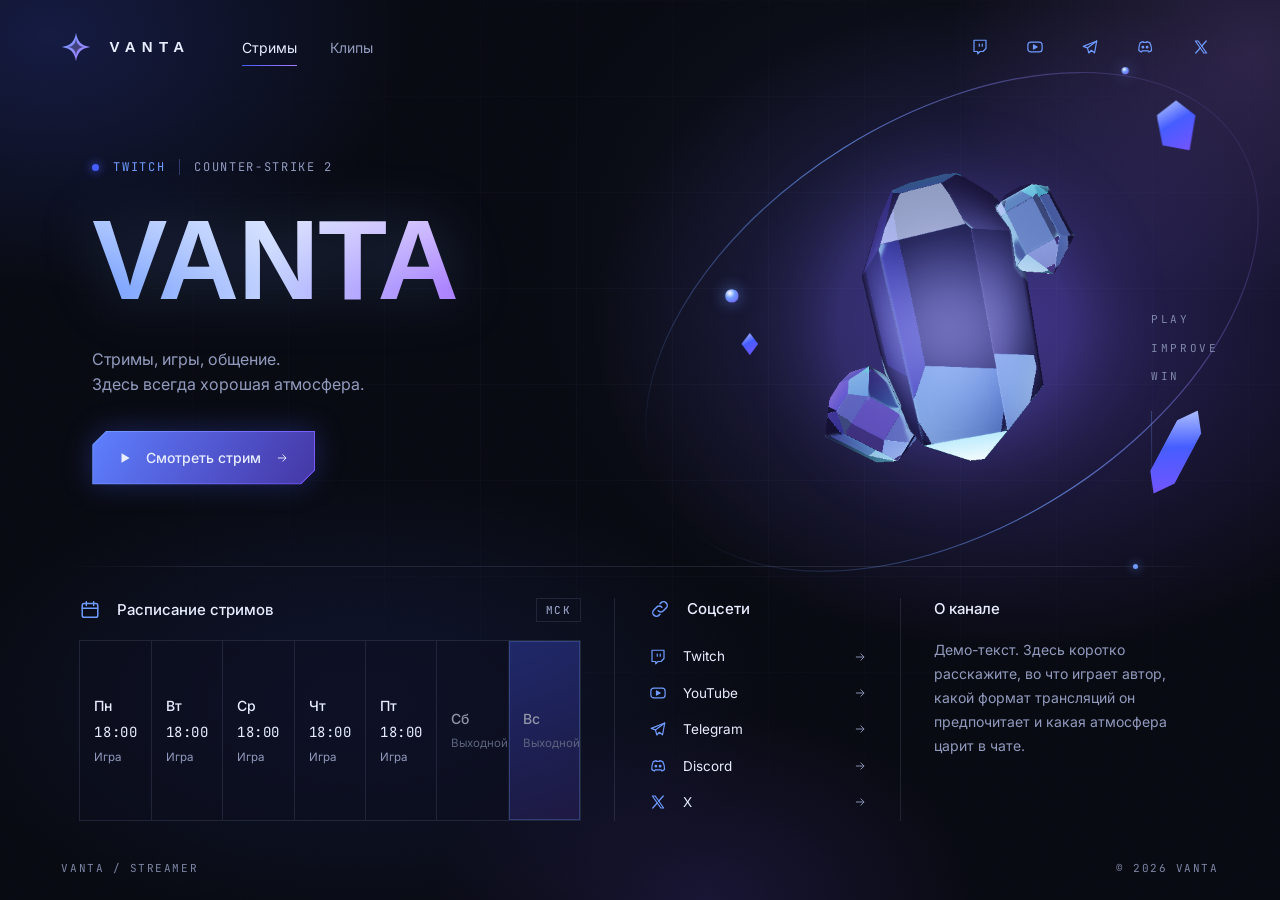
==== index.html @ 9a67b659 "Add files via upload" ====
<!DOCTYPE html>
<html lang="ru">
<head>
  <meta charset="utf-8">
  <meta name="viewport" content="width=device-width, initial-scale=1">
  <title>VANTA — стример</title>
  <meta name="description" content="VANTA — стример. Трансляции, клипы и сообщество.">
  <meta name="theme-color" content="#080a12">
  <meta property="og:title" content="VANTA — стример">
  <meta property="og:description" content="Трансляции, клипы и сообщество.">
  <link rel="icon" href="assets/favicon.svg" type="image/svg+xml">
  <link rel="preconnect" href="https://fonts.googleapis.com">
  <link rel="preconnect" href="https://fonts.gstatic.com" crossorigin>
  <link href="https://fonts.googleapis.com/css2?family=Inter:wght@400;500;600&family=JetBrains+Mono:wght@400;500&family=Syncopate:wght@700&display=swap" rel="stylesheet">
  <link rel="stylesheet" href="css/style.css">
</head>
<body>
  <a class="skip" href="#hero">К содержимому</a>

  <div class="bg" aria-hidden="true">
    <div class="bg__glow"></div>
    <div class="bg__grid"></div>
    <div class="bg__spot"></div>
    <div class="bg__noise"></div>
  </div>

  <div class="page">
    <header class="top">
      <a class="brand" href="#hero" aria-label="На главную">
        <svg viewBox="0 0 40 40" width="30" height="30" aria-hidden="true">
          <defs><linearGradient id="bm" x1="0" y1="0" x2="1" y2="1"><stop offset="0" stop-color="#6F9BFF"/><stop offset="1" stop-color="#AA7CFF"/></linearGradient></defs>
          <path d="M20 1 C22 13 27 18 39 20 C27 22 22 27 20 39 C18 27 13 22 1 20 C13 18 18 13 20 1Z" fill="url(#bm)"/>
          <path d="M20 9 C21 16 24 19 31 20 C24 21 21 24 20 31 C19 24 16 21 9 20 C16 19 19 16 20 9Z" fill="#080A12" opacity=".55"/>
        </svg>
        <span class="brand__name" id="brandName"></span>
      </a>
      <nav class="menu" id="menu" aria-label="Разделы"></nav>
      <ul class="icons" id="navSocials" aria-label="Социальные сети"></ul>
    </header>

    <main class="hero" id="hero">
      <section class="copy">
        <p class="tag mono" id="tag" hidden><i class="dot" aria-hidden="true"></i><span id="tagPlatform"></span><span class="tag__sep" id="tagSep" aria-hidden="true"></span><span id="tagCategory"></span></p>
        <h1 class="nick"><span id="nick">VANTA</span></h1>
        <p class="desc" id="desc"></p>
        <div class="cta" id="cta"></div>
      </section>

      <div class="stage" id="stage" aria-hidden="true">
        <div class="orb" id="orb">
          <svg class="orbit" viewBox="0 0 200 200" preserveAspectRatio="xMidYMid meet" focusable="false">
            <defs><linearGradient id="ob" x1="0" y1="0" x2="1" y2="0"><stop offset="0" stop-color="#6F9BFF" stop-opacity="0"/><stop offset=".5" stop-color="#6F9BFF" stop-opacity=".7"/><stop offset="1" stop-color="#AA7CFF" stop-opacity=".1"/></linearGradient></defs>
            <ellipse cx="100" cy="100" rx="122" ry="74" transform="rotate(-32 100 100)" fill="none" stroke="url(#ob)" stroke-width="1" vector-effect="non-scaling-stroke"/>
          </svg>
          <div class="orb__fb"></div>
          <canvas id="orbCanvas"></canvas>
          <i class="shard shard--a"></i>
          <i class="shard shard--b"></i>
          <i class="shard shard--c"></i>
          <i class="bead bead--a"></i>
          <i class="bead bead--b"></i>
        </div>
      </div>

      <aside class="side mono" id="side" aria-hidden="true"></aside>
    </main>

    <div class="rule" aria-hidden="true"></div>

    <section class="info" id="info" aria-label="Информация о канале">
      <div class="blk blk--schedule" id="schedule" hidden></div>
      <div class="blk blk--links" id="links" hidden></div>
      <div class="blk blk--about" id="about" hidden></div>
    </section>

    <footer class="foot mono">
      <span id="footLeft"></span>
      <span id="footRight"></span>
    </footer>
  </div>

  <dialog class="sheet" id="sheet" aria-labelledby="sheetTitle">
    <div class="sheet__box">
      <header class="sheet__head">
        <h2 id="sheetTitle" class="sheet__title"></h2>
        <button type="button" class="sheet__close" id="sheetClose" aria-label="Закрыть">
          <svg viewBox="0 0 24 24" width="18" height="18" aria-hidden="true"><path d="M5 5l14 14M19 5L5 19" stroke="currentColor" stroke-width="1.6" fill="none"/></svg>
        </button>
      </header>
      <div class="sheet__body" id="sheetBody"></div>
    </div>
  </dialog>

  <script src="js/config.js"></script>
  <script src="js/orb.js"></script>
  <script src="js/main.js"></script>
</body>
</html>
---- css/style.css ----
﻿:root{
  --bg:#080A12;
  --bg2:#0D1020;
  --surface:#13172A;
  --text:#E8EDFF;
  --mute:#929BBE;
  --electric:#6F9BFF;
  --blue:#465DFF;
  --violet:#7954FF;
  --lilac:#AA7CFF;
  --line:rgba(146,155,190,.16);
  --line2:rgba(111,155,255,.32);
  --pad:clamp(20px,4.8vw,92px);
  --f-display:"Syncopate","Arial Black","Verdana",sans-serif;
  --f-ui:"Inter",system-ui,-apple-system,"Segoe UI",sans-serif;
  --f-mono:"JetBrains Mono",ui-monospace,Consolas,monospace;
  --ease:cubic-bezier(.2,.7,.2,1);
  --cut:14px;
}
*{box-sizing:border-box;margin:0;padding:0}
html{background:var(--bg);color:var(--text);-webkit-text-size-adjust:100%}
body{font-family:var(--f-ui);line-height:1.5;min-height:100vh;overflow-x:hidden;-webkit-font-smoothing:antialiased;--mx:70vw;--my:30vh}
button{font:inherit;color:inherit;background:none;border:0;cursor:pointer}
a{color:inherit;text-decoration:none}
ul{list-style:none}
[hidden]{display:none!important}
.mono{font-family:var(--f-mono);font-size:11px;letter-spacing:.14em;text-transform:uppercase}
:focus-visible{outline:2px solid var(--electric);outline-offset:4px}
.skip{position:absolute;left:-999px;top:8px;background:var(--electric);color:#000;padding:8px 12px;z-index:50}
.skip:focus{left:8px}

/* ---------- фон ---------- */
.bg{position:fixed;inset:0;z-index:-1;background:var(--bg);overflow:hidden}
.bg__glow{position:absolute;inset:0;background:
  radial-gradient(48% 52% at 80% 36%,rgba(121,84,255,.30),transparent 70%),
  radial-gradient(34% 40% at 98% 6%,rgba(170,124,255,.22),transparent 70%),
  radial-gradient(40% 40% at 4% 4%,rgba(70,93,255,.20),transparent 70%),
  radial-gradient(46% 36% at 28% 78%,rgba(70,93,255,.12),transparent 70%),
  radial-gradient(30% 30% at 55% 100%,rgba(121,84,255,.14),transparent 70%)}
.bg__grid{position:absolute;inset:0;opacity:.7;
  background-image:linear-gradient(rgba(143,160,255,.05) 1px,transparent 1px),linear-gradient(90deg,rgba(143,160,255,.05) 1px,transparent 1px);
  background-size:96px 96px;
  -webkit-mask-image:radial-gradient(80% 70% at 60% 40%,#000 20%,transparent 80%);mask-image:radial-gradient(80% 70% at 60% 40%,#000 20%,transparent 80%)}
.bg__spot{position:absolute;inset:0;background:radial-gradient(520px circle at var(--mx) var(--my),rgba(111,155,255,.07),transparent 70%)}
.bg__noise{position:absolute;inset:0;opacity:.06;mix-blend-mode:overlay;
  background-image:url("data:image/svg+xml,%3Csvg xmlns='http://www.w3.org/2000/svg' width='160' height='160'%3E%3Cfilter id='n'%3E%3CfeTurbulence type='fractalNoise' baseFrequency='.9' numOctaves='2'/%3E%3C/filter%3E%3Crect width='160' height='160' filter='url(%23n)'/%3E%3C/svg%3E")}

/* ---------- каркас ---------- */
.page{min-height:100vh;min-height:100svh;display:grid;grid-template-rows:auto 1fr auto auto auto;padding:0 var(--pad);max-width:1920px;margin:0 auto}
.no-info .page{grid-template-rows:auto 1fr auto auto}

.top{display:flex;align-items:center;gap:clamp(24px,4vw,72px);height:clamp(72px,10.5vh,104px)}
.brand{display:flex;align-items:center;gap:18px}
.brand__name{font-family:var(--f-display);font-weight:700;font-size:15px;letter-spacing:.42em;text-transform:uppercase}
.menu{display:flex;gap:clamp(22px,2.6vw,40px)}
.menu a,.menu button{position:relative;padding:8px 0;font-size:14px;color:var(--mute);transition:color .3s var(--ease)}
.menu a::after,.menu button::after{content:"";position:absolute;left:0;right:0;bottom:0;height:1px;background:linear-gradient(90deg,var(--blue),var(--lilac));transform:scaleX(0);transform-origin:left;transition:transform .4s var(--ease)}
.menu a:hover,.menu button:hover,.menu .is-active{color:var(--text)}
.menu a:hover::after,.menu button:hover::after,.menu .is-active::after{transform:scaleX(1)}
.icons{display:flex;gap:clamp(12px,1.5vw,22px);margin-left:auto}
.icons a{display:grid;place-items:center;width:36px;height:36px;color:var(--electric);transition:color .3s,transform .3s var(--ease),filter .3s}
.icons a:hover{color:#fff;transform:translateY(-2px);filter:drop-shadow(0 0 8px rgba(111,155,255,.7))}

/* ---------- hero ---------- */
.hero{position:relative;display:grid;grid-template-columns:minmax(0,1.12fr) minmax(0,1fr);gap:2vw;min-height:0;padding-bottom:clamp(8px,2vh,24px)}
.copy{display:flex;flex-direction:column;justify-content:center;align-items:flex-start;padding-left:clamp(0px,2.4vw,48px);min-width:0;gap:clamp(14px,2.6vh,28px)}
.tag{display:flex;align-items:center;gap:14px;color:var(--mute);font-size:12px}
.tag .dot{width:7px;height:7px;border-radius:50%;background:var(--blue);box-shadow:0 0 10px var(--blue)}
.tag span:first-of-type{color:var(--electric)}
.tag__sep{width:1px;height:16px;background:var(--line2)}
.tag.is-live .dot{background:#ff4d6a;box-shadow:0 0 0 4px rgba(255,77,106,.2)}
.tag.is-live span:first-of-type{color:#ff8da1}
.nick{width:100%;font-family:var(--f-display);font-weight:700;line-height:1;letter-spacing:-.01em;text-transform:uppercase;white-space:nowrap;
  font-size:clamp(44px,min(8.8vw,14vh),150px)}
.nick span{display:inline-block;padding:.04em .04em .06em 0;
  background:linear-gradient(180deg,rgba(255,255,255,.55),rgba(255,255,255,0) 72%),linear-gradient(100deg,var(--electric) 0%,#BFD0FF 48%,var(--lilac) 100%);
  -webkit-background-clip:text;background-clip:text;color:transparent;filter:drop-shadow(0 0 28px rgba(111,155,255,.25))}
.desc{font-size:clamp(15px,1.25vw,19px);line-height:1.55;color:var(--mute);max-width:30em}
.cta{display:flex;flex-wrap:wrap;gap:20px;margin-top:clamp(4px,1.2vh,14px)}

/* кнопки со срезанными углами */
.btn{position:relative;display:inline-flex;height:54px;min-width:170px;isolation:isolate;transition:transform .35s var(--ease)}
.btn::before{content:"";position:absolute;inset:0;z-index:-2;background:var(--bline)}
.btn::after{content:"";position:absolute;inset:1px;z-index:-1;background:var(--bfill);transition:background .35s}
.btn,.btn::before{clip-path:polygon(var(--cut) 0,100% 0,100% calc(100% - var(--cut)),calc(100% - var(--cut)) 100%,0 100%,0 var(--cut))}
.btn::after{clip-path:polygon(calc(var(--cut) - .4px) 0,100% 0,100% calc(100% - var(--cut) + .4px),calc(100% - var(--cut) + .4px) 100%,0 100%,0 calc(var(--cut) - .4px))}
.btn__in{display:flex;align-items:center;gap:14px;padding:0 26px;font-size:14px;font-weight:500;width:100%;justify-content:center}
.btn--primary{--bline:linear-gradient(120deg,var(--electric),var(--violet));--bfill:linear-gradient(120deg,rgba(70,93,255,.42),rgba(34,36,104,.6))}
.btn--primary:hover{transform:translateY(-2px);--bfill:linear-gradient(120deg,rgba(70,93,255,.75),rgba(121,84,255,.6))}
.btn--primary .btn__in svg:last-child{transition:transform .35s var(--ease)}
.btn--primary:hover .btn__in svg:last-child{transform:translateX(4px)}
.btn--ghost{--bline:rgba(146,155,190,.28);--bfill:rgba(13,16,32,.85);min-width:150px}
.btn--ghost .btn__in{color:var(--text)}
.btn--ghost svg{color:var(--electric)}
.btn--ghost:hover{--bline:rgba(111,155,255,.6);transform:translateY(-2px)}
.glow{display:inline-flex;filter:drop-shadow(0 0 14px rgba(70,93,255,.3))}

/* ---------- главный объект ---------- */
.stage{position:relative;min-height:0}
.orb{position:absolute;inset:0;margin:auto;height:100%;aspect-ratio:1/1;max-width:100%;transform:scale(1.22);transform-origin:50% 50%}
.orb__img{position:absolute;inset:8%;width:84%;height:84%;object-fit:contain;opacity:0;transition:opacity .6s var(--ease)}
.orb.ready .orb__img{opacity:1}
.orb canvas{position:absolute;inset:0;width:100%;height:100%;display:block;opacity:0;transition:opacity .6s var(--ease)}
.orb.ready canvas{opacity:1}
.orb__fb{position:absolute;inset:16%;border-radius:46% 54% 50% 50%/52% 46% 54% 48%;transition:opacity 1s;
  background:radial-gradient(60% 60% at 35% 30%,rgba(170,200,255,.55),transparent 60%),radial-gradient(70% 70% at 70% 70%,rgba(121,84,255,.7),transparent 70%),radial-gradient(90% 90% at 50% 50%,#1b2160,#0b0e24);
  box-shadow:0 0 80px rgba(121,84,255,.35);filter:saturate(1.1)}
.orb.ready .orb__fb{opacity:0}
.orbit{position:absolute;inset:0;width:100%;height:100%;overflow:visible;pointer-events:none}
.shard,.bead{position:absolute;display:block;pointer-events:none}
.shard{background:linear-gradient(150deg,#BFD0FF,var(--blue) 45%,var(--violet));filter:drop-shadow(0 0 10px rgba(111,155,255,.6));animation:drift 9s ease-in-out infinite}
.shard--a{width:7%;height:9%;right:6%;top:10%;clip-path:polygon(50% 0,100% 30%,85% 100%,15% 90%,0 30%);animation-duration:10s}
.shard--b{width:5%;height:17%;right:7%;bottom:18%;clip-path:polygon(50% 0,100% 20%,100% 80%,50% 100%,0 80%,0 20%);transform:rotate(28deg);animation-duration:12s;animation-delay:-4s}
.shard--c{width:3%;height:4%;left:12%;top:52%;clip-path:polygon(50% 0,100% 50%,50% 100%,0 50%);animation-duration:8s;animation-delay:-2s}
.bead{width:2.4%;aspect-ratio:1;border-radius:50%;background:radial-gradient(circle at 35% 30%,#fff,var(--electric) 40%,var(--violet));box-shadow:0 0 12px rgba(111,155,255,.7);animation:drift 11s ease-in-out infinite}
.bead--a{left:9%;top:44%;animation-delay:-3s}
.bead--b{right:18%;top:4%;width:1.4%;animation-delay:-6s}
@keyframes drift{0%,100%{translate:0 0}50%{translate:0 -10px}}

.side{position:absolute;right:0;top:46%;display:flex;flex-direction:column;gap:12px;color:rgba(146,155,190,.85);font-size:11px;letter-spacing:.24em}
.side__line{display:block;width:1px;height:clamp(40px,10vh,100px);margin-top:14px;background:linear-gradient(var(--line2),transparent)}

/* ---------- разделитель и нижние блоки ---------- */
.rule{position:relative;height:1px;background:linear-gradient(90deg,transparent,var(--line) 12%,var(--line) 88%,transparent)}
.rule::after{content:"";position:absolute;right:7%;top:-2px;width:5px;height:5px;border-radius:50%;background:var(--electric);box-shadow:0 0 10px var(--electric)}
.info{display:flex;padding:clamp(18px,3.4vh,36px) 0 clamp(14px,2.4vh,28px)}
.blk{flex:1 1 0;min-width:0;padding:0 clamp(20px,2.6vw,48px)}
.blk:first-child{padding-left:clamp(0px,1.4vw,28px)}
.blk + .blk{border-left:1px solid var(--line)}
.blk--schedule{flex:2.3 1 0;display:flex;flex-direction:column}
.tz{margin-left:auto;font-style:normal;font-size:11px;color:var(--mute);padding:3px 9px;border:1px solid var(--line)}
.blk--about{flex:1.15 1 0}
.blk__title{display:flex;align-items:center;gap:16px;font-size:15px;font-weight:500;margin-bottom:clamp(10px,2vh,20px);color:var(--text)}
.blk__title svg{color:var(--electric);width:22px;height:22px}

.days{flex:1;display:grid;grid-template-columns:repeat(7,minmax(0,1fr));border:1px solid var(--line);background:rgba(13,16,32,.55)}
.day{display:flex;flex-direction:column;justify-content:center;gap:6px;padding:clamp(10px,1.8vh,18px) clamp(10px,1.1vw,18px);border-right:1px solid var(--line);font-size:13px;min-width:0}
.day:last-child{border-right:0}
.day b{font-weight:500;font-size:14px}
.day span{color:var(--text);font-family:var(--f-mono);font-size:14px;letter-spacing:.04em}
.day small{color:var(--mute);font-size:11.5px}
.day.is-off{opacity:.6}
.day.is-today{background:linear-gradient(160deg,rgba(70,93,255,.55),rgba(121,84,255,.25));box-shadow:inset 0 0 0 1px rgba(111,155,255,.5)}

.list{display:flex;flex-direction:column}
.list a{display:flex;align-items:center;gap:16px;padding:clamp(5px,.9vh,9px) 0;font-size:13.5px;color:var(--text);transition:color .3s,padding .35s var(--ease)}
.list a svg:first-child{color:var(--electric);flex:none}
.list a span{flex:1}
.list a svg:last-child{color:var(--mute);transition:transform .35s var(--ease),color .3s}
.list a:hover{padding-left:6px;color:#fff}
.list a:hover svg:last-child{transform:translateX(4px);color:var(--electric)}

.about__text{font-size:14px;line-height:1.7;color:var(--mute);max-width:26em}

.foot{display:flex;justify-content:space-between;padding:clamp(10px,2vh,20px) 0 clamp(14px,2.6vh,26px);color:rgba(146,155,190,.85);font-size:11px}

/* ---------- модальное окно ---------- */
.sheet{margin:auto;width:min(720px,calc(100vw - 32px));max-height:calc(100vh - 48px);max-height:calc(100dvh - 48px);padding:0;border:1px solid var(--line2);background:var(--bg2);color:var(--text);overflow:auto;box-shadow:0 0 80px rgba(70,93,255,.2)}
.sheet::backdrop{background:rgba(4,5,10,.78);backdrop-filter:blur(6px)}
.sheet[open]{animation:sheetIn .4s var(--ease)}
@keyframes sheetIn{from{opacity:0;transform:translateY(14px)}to{opacity:1;transform:none}}
.sheet__box{padding:clamp(20px,3vw,36px)}
.sheet__head{display:flex;justify-content:space-between;align-items:center;padding-bottom:18px;border-bottom:1px solid var(--line);margin-bottom:8px}
.sheet__title{font-family:var(--f-display);font-weight:700;font-size:20px;letter-spacing:.08em;text-transform:uppercase}
.sheet__close{width:40px;height:40px;display:grid;place-items:center;border:1px solid var(--line);transition:border-color .25s,color .25s}
.sheet__close:hover{border-color:var(--electric);color:var(--electric)}
.row{display:grid;grid-template-columns:auto 1fr auto;gap:20px;align-items:center;padding:18px 0;border-bottom:1px solid var(--line);width:100%;text-align:left;transition:padding .3s var(--ease)}
button.row:hover{padding-left:8px}
.row b{font-weight:500;font-size:17px}
.row small{display:block;color:var(--mute);font-size:13px}
.row .mono{color:var(--electric)}
.row svg{color:var(--mute)}
.note{margin-top:18px;color:var(--mute);font-size:13px}
.player{aspect-ratio:16/9;margin-top:12px;position:relative;display:grid;place-items:center;text-align:center;border:1px solid var(--line);
  background:radial-gradient(90% 90% at 50% 80%,rgba(70,93,255,.3),#080A12)}
.player iframe{position:absolute;inset:0;width:100%;height:100%;border:0}
.player p{max-width:30ch;color:var(--mute);font-size:14px;padding:16px}
.player p b{display:block;color:var(--electric);font-family:var(--f-mono);font-size:11px;letter-spacing:.14em;text-transform:uppercase;margin-bottom:8px;font-weight:500}
.btn-line{display:inline-block;margin-top:16px;padding:12px 20px;border:1px solid var(--electric);color:var(--electric);font-family:var(--f-mono);font-size:11px;letter-spacing:.14em;text-transform:uppercase;transition:background .25s,color .25s}
.btn-line:hover{background:var(--electric);color:#080A12}

/* ---------- появление ---------- */
.rv{opacity:0;transform:translateY(16px);animation:rv .9s var(--ease) forwards;animation-delay:var(--d,0s)}
@keyframes rv{to{opacity:1;transform:none}}
.stage.rv{transform:none;animation-name:fade;animation-duration:1.4s}
@keyframes fade{to{opacity:1}}

/* ---------- ноутбуки / низкие экраны ---------- */
@media (min-width:961px) and (max-height:820px){
  .desc{font-size:15px}
  .btn{height:48px}
  .list a{padding:3px 0}
}

/* ---------- планшет / мобильные ---------- */
@media (max-width:960px){
  .top{flex-wrap:wrap;height:auto;padding:18px 0 10px;gap:10px 20px}
  .brand__name{font-size:13px}
  .menu{order:3;width:100%;gap:26px;border-top:1px solid var(--line);padding-top:6px}
  .hero{grid-template-columns:1fr;padding:26px 0 8px}
  .copy{padding-left:0;gap:18px}
  .nick{font-size:clamp(34px,11vw,110px)}
  .stage{height:min(88vw,420px);margin-top:12px}
  .orb{transform:none}
  .side{display:none}
  .info{flex-direction:column;gap:28px}
  .blk,.blk:first-child{padding:0}
  .blk + .blk{border-left:0;border-top:1px solid var(--line);padding-top:24px}
  .days{grid-template-columns:repeat(4,minmax(0,1fr))}
  .day:nth-child(4){border-right:0}
  .day:nth-child(n+5){border-top:1px solid var(--line)}
  .foot{flex-direction:column;gap:6px}
}
@media (max-width:480px){
  .cta{width:100%;flex-direction:column;gap:14px}
  .glow{width:100%}
  .btn{width:100%}
  .brand__name{letter-spacing:.3em}
}

@media (prefers-reduced-motion:reduce){
  *,*::before,*::after{animation-duration:.001s!important;animation-delay:0s!important;transition-duration:.001s!important}
  .rv{opacity:1;transform:none}
  .shard,.bead{animation:none}
}
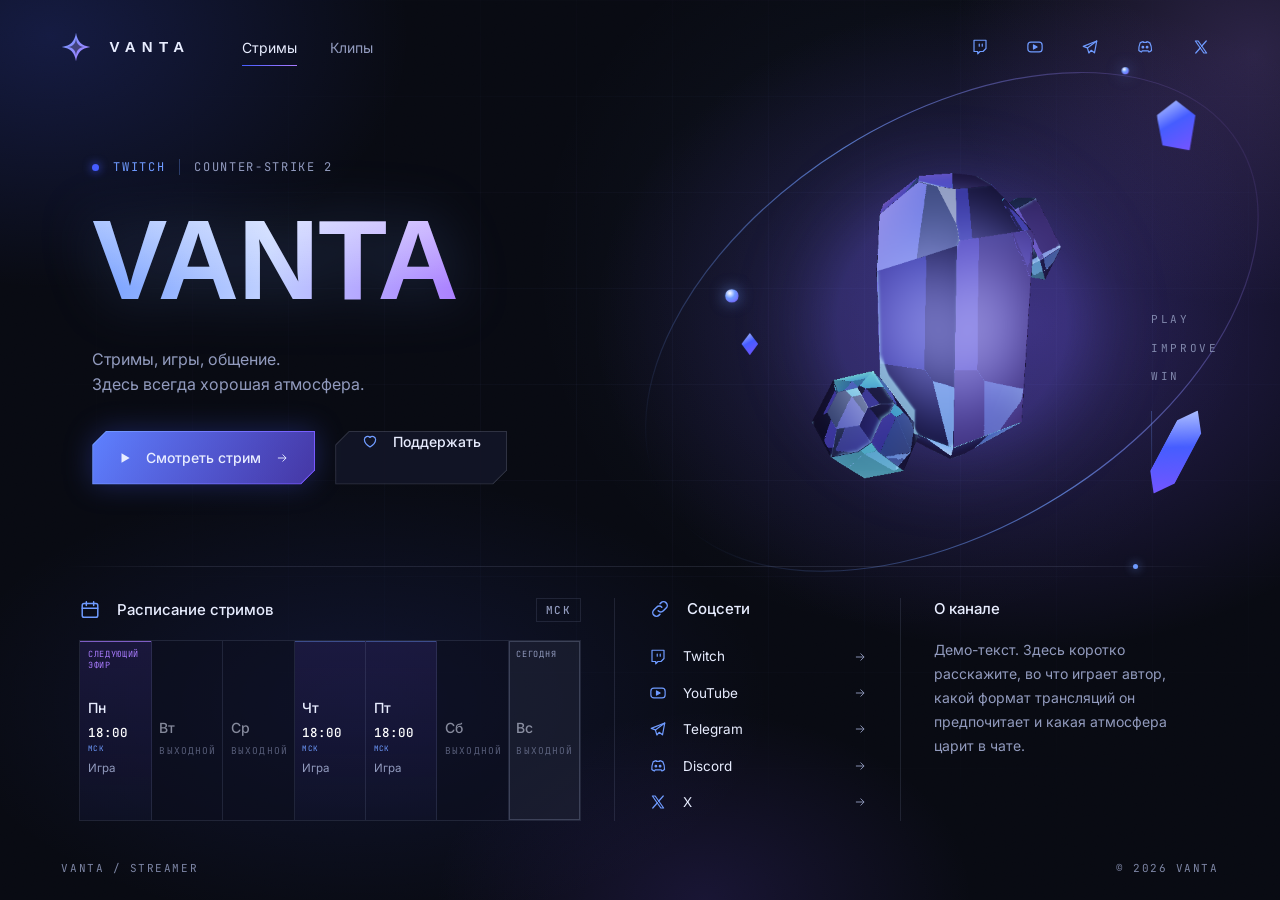
==== commit 5f09fc3f: "Deploy latest VANTA version" ====
--- a/index.html
+++ b/index.html
@@ -1,4 +1,4 @@
-<!DOCTYPE html>
+﻿<!DOCTYPE html>
 <html lang="ru">
 <head>
   <meta charset="utf-8">
@@ -40,7 +40,7 @@
 
     <main class="hero" id="hero">
       <section class="copy">
-        <p class="tag mono" id="tag" hidden><i class="dot" aria-hidden="true"></i><span id="tagPlatform"></span><span class="tag__sep" id="tagSep" aria-hidden="true"></span><span id="tagCategory"></span></p>
+        <p class="tag mono" id="tag" role="status" aria-live="polite" hidden><i class="dot" aria-hidden="true"></i><span id="tagPlatform"></span><span class="tag__sep" id="tagSep" aria-hidden="true"></span><span id="tagCategory"></span></p>
         <h1 class="nick"><span id="nick">VANTA</span></h1>
         <p class="desc" id="desc"></p>
         <div class="cta" id="cta"></div>
@@ -96,3 +96,4 @@
   <script src="js/main.js"></script>
 </body>
 </html>
+
--- a/css/style.css
+++ b/css/style.css
@@ -68,8 +68,11 @@
 .tag .dot{width:7px;height:7px;border-radius:50%;background:var(--blue);box-shadow:0 0 10px var(--blue)}
 .tag span:first-of-type{color:var(--electric)}
 .tag__sep{width:1px;height:16px;background:var(--line2)}
-.tag.is-live .dot{background:#ff4d6a;box-shadow:0 0 0 4px rgba(255,77,106,.2)}
-.tag.is-live span:first-of-type{color:#ff8da1}
+.tag.is-live{color:var(--text)}
+.tag.is-live .dot{background:#fff;box-shadow:0 0 0 3px rgba(111,155,255,.45);animation:livePulse 2s ease-out infinite}
+.tag.is-live #tagPlatform{color:#fff;font-weight:500;padding:3px 10px;border:1px solid var(--line2);background:rgba(70,93,255,.22)}
+.tag.is-live #tagCategory{color:var(--text);font-weight:500}
+@keyframes livePulse{0%{box-shadow:0 0 0 0 rgba(111,155,255,.55)}70%{box-shadow:0 0 0 9px rgba(111,155,255,0)}100%{box-shadow:0 0 0 0 rgba(111,155,255,0)}}
 .nick{width:100%;font-family:var(--f-display);font-weight:700;line-height:1;letter-spacing:-.01em;text-transform:uppercase;white-space:nowrap;
   font-size:clamp(44px,min(8.8vw,14vh),150px)}
 .nick span{display:inline-block;padding:.04em .04em .06em 0;
@@ -134,14 +137,50 @@
 .blk__title svg{color:var(--electric);width:22px;height:22px}
 
 .days{flex:1;display:grid;grid-template-columns:repeat(7,minmax(0,1fr));border:1px solid var(--line);background:rgba(13,16,32,.55)}
-.day{display:flex;flex-direction:column;justify-content:center;gap:6px;padding:clamp(10px,1.8vh,18px) clamp(10px,1.1vw,18px);border-right:1px solid var(--line);font-size:13px;min-width:0}
+.day{display:flex;flex-direction:column;justify-content:center;gap:6px;padding:clamp(10px,1.8vh,18px) clamp(6px,.6vw,18px);border-right:1px solid var(--line);font-size:13px;min-width:0}
 .day:last-child{border-right:0}
 .day b{font-weight:500;font-size:14px}
 .day span{color:var(--text);font-family:var(--f-mono);font-size:14px;letter-spacing:.04em}
 .day small{color:var(--mute);font-size:11.5px}
-.day.is-off{opacity:.6}
-.day.is-today{background:linear-gradient(160deg,rgba(70,93,255,.55),rgba(121,84,255,.25));box-shadow:inset 0 0 0 1px rgba(111,155,255,.5)}
-
+.day{position:relative;padding-top:30px}
+/* дни со стримами: сине-фиолетовый акцент и яркое время; выходные приглушены */
+.day:not(.is-off){background:linear-gradient(180deg,rgba(121,84,255,.13),rgba(70,93,255,.04));box-shadow:inset 0 1px 0 rgba(111,155,255,.4)}
+.day:not(.is-off) span{color:#fff;font-weight:500}
+.day span{display:flex;flex-wrap:wrap;align-items:baseline;column-gap:3px;font-size:12.5px;letter-spacing:0}
+.tzs{font-style:normal;font-size:7.5px;letter-spacing:.04em;color:var(--electric);font-weight:400}
+.day.is-off b,.day.is-off small{opacity:.55}
+.day.is-off small{font-family:var(--f-mono);font-size:9.5px;letter-spacing:.12em;text-transform:uppercase}
+.day__tag{position:absolute;top:8px;left:clamp(6px,.6vw,18px);right:4px;font-family:var(--f-mono);font-style:normal;font-size:8.5px;line-height:1.2;letter-spacing:.08em;text-transform:uppercase;color:var(--electric)}
+.day__tag:empty{display:none}
+.live-dot{display:inline-block;width:6px;height:6px;margin-right:6px;border-radius:50%;background:#fff;box-shadow:0 0 0 2px rgba(111,155,255,.5);animation:livePulse 2s ease-out infinite;vertical-align:middle}
+
+/* D — ближайший эфир: тихая сиреневая отметка */
+.day.is-next{box-shadow:inset 0 1px 0 rgba(170,124,255,.7)}
+.day.is-next .day__tag{color:var(--lilac)}
+
+/* A/E — сегодня: заливка, яркое название дня, подпись «Сегодня» */
+.day.is-today{background:linear-gradient(170deg,rgba(70,93,255,.36),rgba(121,84,255,.14));box-shadow:inset 0 0 0 1px rgba(111,155,255,.4)}
+.day.is-today b{color:#fff;font-weight:600}
+
+/* B — сегодня запланирован эфир (ещё не идёт): сильнее заливка, яркое время, кольцо-индикатор */
+.day.is-plan{background:linear-gradient(170deg,rgba(70,93,255,.55),rgba(121,84,255,.26));box-shadow:inset 0 0 0 1px rgba(111,155,255,.65),0 0 18px rgba(70,93,255,.22)}
+.day.is-plan::before{content:"";position:absolute;left:0;right:0;top:0;height:2px;background:linear-gradient(90deg,var(--electric),var(--lilac))}
+.day.is-plan span{color:#fff;font-weight:600;text-shadow:0 0 14px rgba(111,155,255,.75)}
+.day.is-plan::after{content:"";position:absolute;top:9px;right:9px;width:7px;height:7px;border:1.5px solid var(--electric);border-radius:50%}
+.day.is-plan small{color:var(--text)}
+
+/* E — сегодня выходной: спокойно, без признаков эфира */
+.day.is-today.is-off{background:rgba(146,155,190,.09);box-shadow:inset 0 0 0 1px rgba(146,155,190,.3)}
+.day.is-today.is-off .day__tag{color:var(--mute)}
+.day.is-today.is-off b{color:var(--text);font-weight:500}
+
+/* C — эфир идёт: самое яркое состояние */
+.day.is-today.is-live{background:linear-gradient(170deg,rgba(70,93,255,.78),rgba(121,84,255,.5));box-shadow:inset 0 0 0 1px var(--electric),0 0 30px rgba(70,93,255,.5);z-index:1}
+.day.is-today.is-live::before{content:"";position:absolute;left:0;right:0;top:0;height:3px;background:linear-gradient(90deg,#fff,var(--electric),var(--lilac))}
+.day.is-today.is-live b,.day.is-today.is-live small{opacity:1}
+.day.is-today.is-live .day__tag{color:#fff;font-weight:600;font-size:9.5px;letter-spacing:.14em}
+.day.is-today.is-live span{color:#fff;font-weight:600}
+.day.is-today.is-live small{color:#fff;font-weight:600;font-size:10.5px;line-height:1.2;overflow-wrap:anywhere}
 .list{display:flex;flex-direction:column}
 .list a{display:flex;align-items:center;gap:16px;padding:clamp(5px,.9vh,9px) 0;font-size:13.5px;color:var(--text);transition:color .3s,padding .35s var(--ease)}
 .list a svg:first-child{color:var(--electric);flex:none}
@@ -165,7 +204,11 @@
 .sheet__close{width:40px;height:40px;display:grid;place-items:center;border:1px solid var(--line);transition:border-color .25s,color .25s}
 .sheet__close:hover{border-color:var(--electric);color:var(--electric)}
 .row{display:grid;grid-template-columns:auto 1fr auto;gap:20px;align-items:center;padding:18px 0;border-bottom:1px solid var(--line);width:100%;text-align:left;transition:padding .3s var(--ease)}
-button.row:hover{padding-left:8px}
+a.row:hover,button.row:hover{padding-left:8px}
+.row--soon{cursor:default}
+.row--soon b{color:var(--mute);font-weight:500}
+.row--soon .mono{color:var(--mute)}
+.soon{font-style:normal;font-size:10px;letter-spacing:.14em;color:var(--lilac);padding:3px 9px;border:1px solid var(--line2);background:rgba(121,84,255,.12)}
 .row b{font-weight:500;font-size:17px}
 .row small{display:block;color:var(--mute);font-size:13px}
 .row .mono{color:var(--electric)}
@@ -221,10 +264,20 @@
 @media (prefers-reduced-motion:reduce){
   *,*::before,*::after{animation-duration:.001s!important;animation-delay:0s!important;transition-duration:.001s!important}
   .rv{opacity:1;transform:none}
-  .shard,.bead{animation:none}
-}
-
-
-
-
-
+  .shard,.bead,.tag.is-live .dot,.live-dot{animation:none}
+}
+
+
+
+
+
+
+
+
+
+
+
+
+
+
+
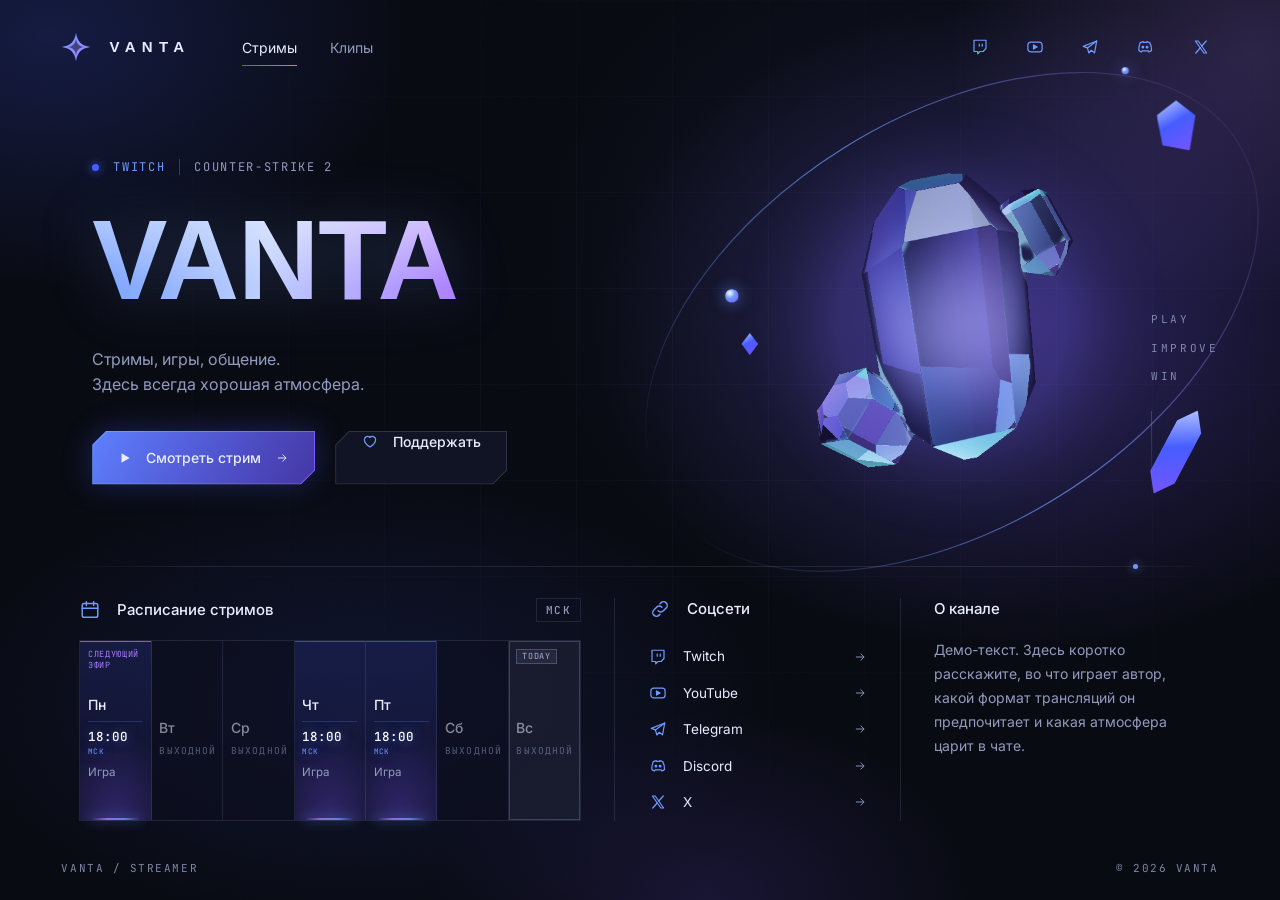
==== commit 6ea94834: "Add VANTA admin panel" ====
--- a/index.html
+++ b/index.html
@@ -18,6 +18,7 @@
   <a class="skip" href="#hero">К содержимому</a>
 
   <div class="bg" aria-hidden="true">
+    <div class="bg__img" id="bgImg"></div>
     <div class="bg__glow"></div>
     <div class="bg__grid"></div>
     <div class="bg__spot"></div>
@@ -43,6 +44,7 @@
         <p class="tag mono" id="tag" role="status" aria-live="polite" hidden><i class="dot" aria-hidden="true"></i><span id="tagPlatform"></span><span class="tag__sep" id="tagSep" aria-hidden="true"></span><span id="tagCategory"></span></p>
         <h1 class="nick"><span id="nick">VANTA</span></h1>
         <p class="desc" id="desc"></p>
+        <p class="statusline" id="statusText" hidden></p>
         <div class="cta" id="cta"></div>
       </section>
 
@@ -92,8 +94,10 @@
   </dialog>
 
   <script src="js/config.js"></script>
-  <script src="js/orb.js"></script>
-  <script src="js/main.js"></script>
+  <!-- settings.js получает настройки из админки (/api/settings), накладывает их на config.js и затем подключает orb.js и main.js -->
+  <script src="js/settings.js" data-boot></script>
 </body>
 </html>
 
+
+
--- a/css/style.css
+++ b/css/style.css
@@ -166,7 +166,7 @@
 .day.is-plan{background:linear-gradient(170deg,rgba(70,93,255,.55),rgba(121,84,255,.26));box-shadow:inset 0 0 0 1px rgba(111,155,255,.65),0 0 18px rgba(70,93,255,.22)}
 .day.is-plan::before{content:"";position:absolute;left:0;right:0;top:0;height:2px;background:linear-gradient(90deg,var(--electric),var(--lilac))}
 .day.is-plan span{color:#fff;font-weight:600;text-shadow:0 0 14px rgba(111,155,255,.75)}
-.day.is-plan::after{content:"";position:absolute;top:9px;right:9px;width:7px;height:7px;border:1.5px solid var(--electric);border-radius:50%}
+.day.is-plan .day__tag::after{content:"";display:inline-block;width:5px;height:5px;margin-left:5px;border:1.5px solid var(--electric);border-radius:50%;vertical-align:middle}
 .day.is-plan small{color:var(--text)}
 
 /* E — сегодня выходной: спокойно, без признаков эфира */
@@ -181,6 +181,26 @@
 .day.is-today.is-live .day__tag{color:#fff;font-weight:600;font-size:9.5px;letter-spacing:.14em}
 .day.is-today.is-live span{color:#fff;font-weight:600}
 .day.is-today.is-live small{color:#fff;font-weight:600;font-size:10.5px;line-height:1.2;overflow-wrap:anywhere}
+/* ---- выразительная подсветка дней со стримом ---- */
+.day:not(.is-off){transition:transform .35s var(--ease),box-shadow .35s var(--ease)}
+.day:not(.is-off):not(.is-today){background:radial-gradient(120% 70% at 50% 100%,rgba(121,84,255,.30),transparent 72%),linear-gradient(180deg,rgba(70,93,255,.16),rgba(121,84,255,.05))}
+/* тонкая светящаяся линия по нижнему краю */
+.day:not(.is-off)::after{content:"";position:absolute;left:14%;right:14%;bottom:0;height:2px;pointer-events:none;opacity:.8;
+  background:linear-gradient(90deg,transparent,var(--lilac),var(--electric),transparent);box-shadow:0 0 12px 1px rgba(111,155,255,.5);
+  transition:left .35s var(--ease),right .35s var(--ease),opacity .35s,box-shadow .35s}
+/* время отделено: линия под названием дня и мягкое свечение цифр */
+.day:not(.is-off) b{padding-bottom:6px;border-bottom:1px solid rgba(111,155,255,.22)}
+.day:not(.is-off):not(.is-plan) span{text-shadow:0 0 12px rgba(111,155,255,.5)}
+/* TODAY — небольшая метка-плашка */
+.day.is-today .day__tag{right:auto;padding:1px 5px;border:1px solid rgba(111,155,255,.5);background:rgba(70,93,255,.25);color:#fff;font-weight:500}
+.day.is-today.is-off .day__tag{border-color:rgba(146,155,190,.35);background:rgba(146,155,190,.1);color:var(--mute)}
+.day.is-today.is-live .day__tag{border-color:transparent;background:none;padding:0}
+.day.is-today.is-live::after{left:6%;right:6%;opacity:1;background:linear-gradient(90deg,transparent,#fff,var(--electric),transparent)}
+@media (hover:hover){
+  .day:not(.is-off):hover{transform:translateY(-3px);z-index:2}
+  .day:not(.is-off):not(.is-today):hover{box-shadow:inset 0 1px 0 rgba(111,155,255,.55),0 8px 24px -6px rgba(70,93,255,.55)}
+  .day:not(.is-off):hover::after{left:6%;right:6%;opacity:1;box-shadow:0 0 18px 2px rgba(111,155,255,.8)}
+}
 .list{display:flex;flex-direction:column}
 .list a{display:flex;align-items:center;gap:16px;padding:clamp(5px,.9vh,9px) 0;font-size:13.5px;color:var(--text);transition:color .3s,padding .35s var(--ease)}
 .list a svg:first-child{color:var(--electric);flex:none}
@@ -191,6 +211,21 @@
 
 .about__text{font-size:14px;line-height:1.7;color:var(--mute);max-width:26em}
 
+/* временный статус, объявления, баннер и аватар (данные из админки) */
+.statusline{position:relative;padding-left:14px;font-size:14px;line-height:1.5;color:var(--text);max-width:30em}
+.statusline::before{content:"";position:absolute;left:0;top:.35em;bottom:.35em;width:2px;background:linear-gradient(180deg,var(--electric),var(--lilac))}
+.about__banner{height:64px;margin-bottom:14px;overflow:hidden;border:1px solid var(--line);-webkit-mask-image:linear-gradient(180deg,#000 55%,transparent);mask-image:linear-gradient(180deg,#000 55%,transparent)}
+.about__banner img{display:block;width:100%;height:100%;object-fit:cover}
+.about__avatar{width:30px;height:30px;border-radius:50%;object-fit:cover;border:1px solid var(--line2);flex:none}
+.news__title{margin:16px 0 8px;color:var(--mute);font-size:10px;font-weight:500}
+.news{display:flex;flex-direction:column;gap:10px}
+.news__it{padding-left:12px;border-left:1px solid var(--line)}
+.news__it.is-pinned{border-left-color:var(--electric)}
+.news__meta{display:block;font-size:9.5px;color:var(--electric)}
+.news__it p{font-size:13px;line-height:1.5;color:var(--text)}
+.bg__img{position:absolute;inset:0;background-size:cover;background-position:center;opacity:0;transition:opacity 1s var(--ease);
+  -webkit-mask-image:linear-gradient(180deg,#000,transparent 85%);mask-image:linear-gradient(180deg,#000,transparent 85%)}
+.bg__img.is-on{opacity:.22}
 .foot{display:flex;justify-content:space-between;padding:clamp(10px,2vh,20px) 0 clamp(14px,2.6vh,26px);color:rgba(146,155,190,.85);font-size:11px}
 
 /* ---------- модальное окно ---------- */
@@ -265,19 +300,23 @@
   *,*::before,*::after{animation-duration:.001s!important;animation-delay:0s!important;transition-duration:.001s!important}
   .rv{opacity:1;transform:none}
   .shard,.bead,.tag.is-live .dot,.live-dot{animation:none}
-}
-
-
-
-
-
-
-
-
-
-
-
-
-
-
-
+  .day:not(.is-off):hover{transform:none}
+}
+
+
+
+
+
+
+
+
+
+
+
+
+
+
+
+
+
+
